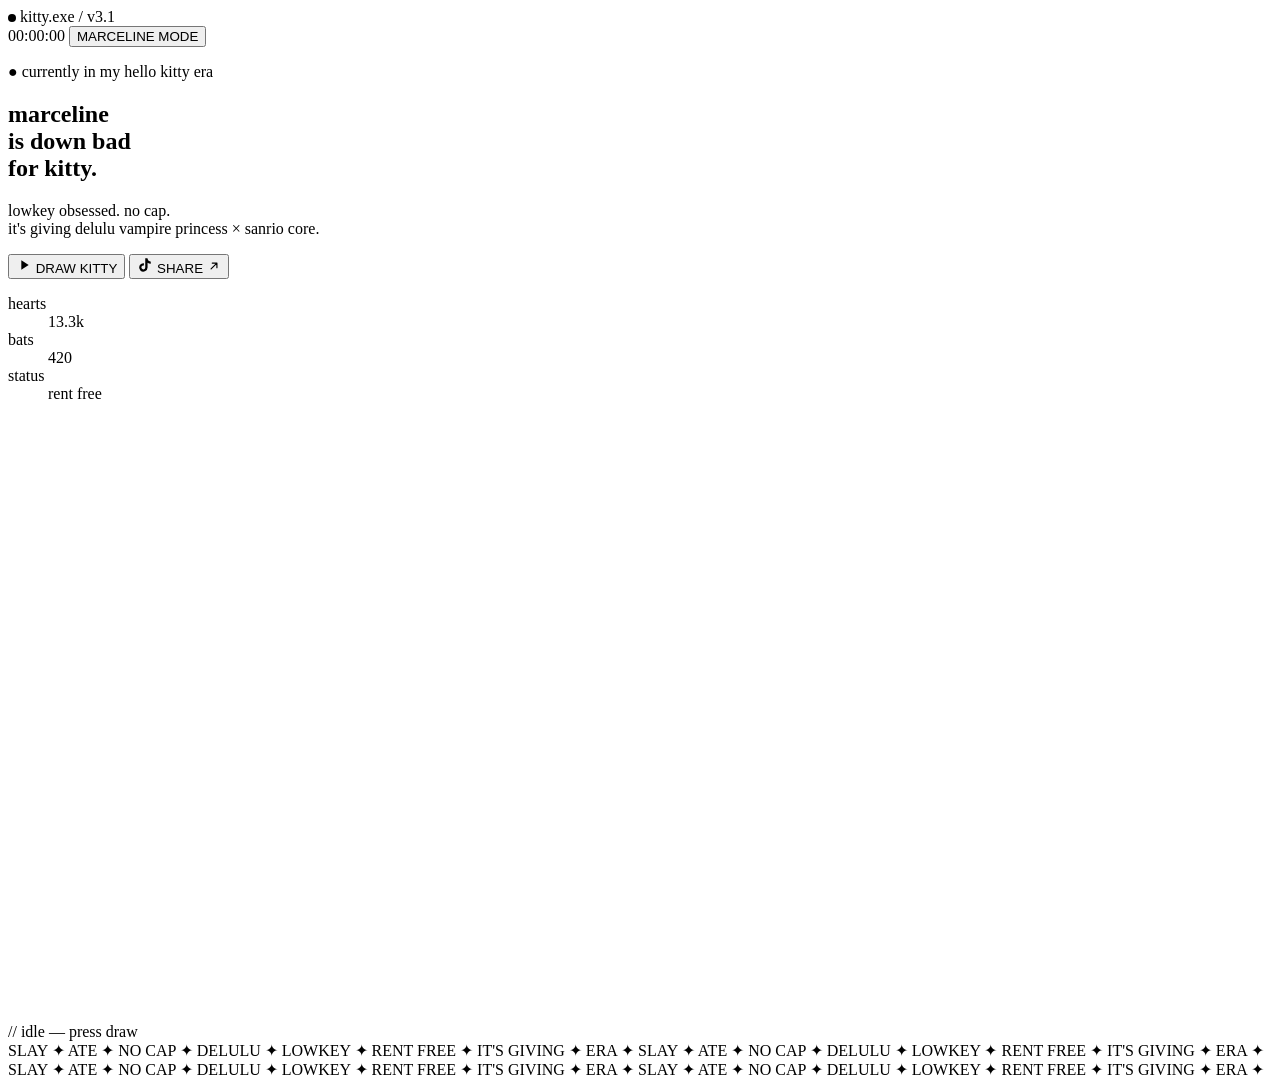
==== index.html @ c83d660b "Add initial HTML structure for kitty.exe page" ====
<!DOCTYPE html>
<html lang="en" dir="ltr">
<head>
  <meta charset="UTF-8" />
  <meta name="viewport" content="width=device-width,initial-scale=1" />
  <title>kitty.exe — marceline is down bad for kitty</title>
  <meta name="description" content="lowkey obsessed. no cap. it's giving delulu vampire princess × sanrio core." />
  <meta name="theme-color" content="#fdf6f9" />
  <link rel="preconnect" href="https://fonts.googleapis.com">
  <link rel="preconnect" href="https://fonts.gstatic.com" crossorigin>
  <link href="https://fonts.googleapis.com/css2?family=Bebas+Neue&family=Space+Mono:wght@400;700&display=swap" rel="stylesheet">
  <link rel="stylesheet" href="style.css" />
</head>
<body data-mode="kitty">

  <!-- ============ ICON SPRITE ============ -->
  <svg width="0" height="0" style="position:absolute" aria-hidden="true">
    <defs>
      <symbol id="i-arrow-ne" viewBox="0 0 24 24">
        <path d="M7 17 17 7M17 7H9M17 7v8" fill="none" stroke="currentColor" stroke-width="2" stroke-linecap="round" stroke-linejoin="round"/>
      </symbol>
      <symbol id="i-play" viewBox="0 0 24 24">
        <path d="M8 5v14l11-7z" fill="currentColor"/>
      </symbol>
      <symbol id="i-redraw" viewBox="0 0 24 24">
        <path d="M20 12a8 8 0 1 1-2.34-5.66M20 4v5h-5" fill="none" stroke="currentColor" stroke-width="2" stroke-linecap="round" stroke-linejoin="round"/>
      </symbol>
      <symbol id="i-tiktok" viewBox="0 0 24 24">
        <path d="M19.59 6.69a4.83 4.83 0 0 1-3.77-4.25V2h-3.45v13.67a2.89 2.89 0 0 1-5.2 1.74 2.89 2.89 0 0 1 2.31-4.64 2.93 2.93 0 0 1 .88.13V9.4a6.84 6.84 0 0 0-1-.05A6.33 6.33 0 0 0 5 20.1a6.34 6.34 0 0 0 10.86-4.43v-7a8.16 8.16 0 0 0 4.77 1.52v-3.4a4.85 4.85 0 0 1-1-.1z" fill="currentColor"/>
      </symbol>
      <symbol id="i-dot" viewBox="0 0 8 8">
        <circle cx="4" cy="4" r="4" fill="currentColor"/>
      </symbol>
    </defs>
  </svg>

  <!-- ============ OVERLAYS ============ -->
  <div class="grain" aria-hidden="true"></div>
  <div class="scanlines" aria-hidden="true"></div>

  <!-- ============ HUD ============ -->
  <header class="hud" role="banner">
    <div class="hud-left">
      <svg class="status-dot" width="8" height="8" aria-hidden="true"><use href="#i-dot"/></svg>
      <span class="mono">kitty.exe</span>
      <span class="slash" aria-hidden="true">/</span>
      <span class="mono dim">v3.1</span>
    </div>
    <div class="hud-right">
      <span class="mono dim" id="clock">00:00:00</span>
      <button id="modeToggle" class="btn-mode" type="button" aria-pressed="false">
        MARCELINE MODE
      </button>
    </div>
  </header>

  <!-- ============ STAGE ============ -->
  <main class="stage" role="main">

    <section class="copy" aria-labelledby="hero-title">
      <p class="eyebrow mono">
        <span class="blink" aria-hidden="true">●</span>
        currently in my hello kitty era
      </p>

      <h1 id="hero-title" class="title">
        marceline<br/>
        <span class="outline">is down bad</span><br/>
        for kitty.
      </h1>

      <p class="sub mono">
        lowkey obsessed. no cap.<br/>
        it's giving
        <span class="hl">delulu vampire princess</span>
        <span class="times" aria-hidden="true">×</span>
        <span class="hl">sanrio core</span>.
      </p>

      <div class="actions">
        <button id="drawBtn" class="btn-primary" type="button">
          <svg class="btn-icon" width="16" height="16" aria-hidden="true"><use href="#i-play"/></svg>
          <span>DRAW KITTY</span>
        </button>
        <button id="shareBtn" class="btn-ghost" type="button">
          <svg class="btn-icon" width="16" height="16" aria-hidden="true"><use href="#i-tiktok"/></svg>
          <span>SHARE</span>
          <svg class="btn-icon" width="14" height="14" aria-hidden="true"><use href="#i-arrow-ne"/></svg>
        </button>
      </div>

      <dl class="meta mono">
        <div><dt class="dim">hearts</dt><dd id="heartCount">13.3k</dd></div>
        <div><dt class="dim">bats</dt><dd id="batCount">420</dd></div>
        <div><dt class="dim">status</dt><dd>rent free</dd></div>
      </dl>
    </section>

    <section class="canvas-wrap" aria-label="hello kitty canvas">
      <canvas id="kitty" width="600" height="600" aria-label="Hello Kitty illustration"></canvas>
      <div class="canvas-label mono" id="canvasLabel">// idle — press draw</div>
    </section>

  </main>

  <!-- ============ TICKER ============ -->
  <div class="ticker mono" aria-hidden="true">
    <div class="ticker-track">
      <span>SLAY ✦ ATE ✦ NO CAP ✦ DELULU ✦ LOWKEY ✦ RENT FREE ✦ IT'S GIVING ✦ ERA ✦ SLAY ✦ ATE ✦ NO CAP ✦ DELULU ✦ LOWKEY ✦ RENT FREE ✦ IT'S GIVING ✦ ERA ✦</span>
      <span>SLAY ✦ ATE ✦ NO CAP ✦ DELULU ✦ LOWKEY ✦ RENT FREE ✦ IT'S GIVING ✦ ERA ✦ SLAY ✦ ATE ✦ NO CAP ✦ DELULU ✦ LOWKEY ✦ RENT FREE ✦ IT'S GIVING ✦ ERA ✦</span>
    </div>
  </div>

  <div id="toast" class="toast mono" role="status" aria-live="polite"></div>

  <script src="script.js" defer></script>
</body>
</html>
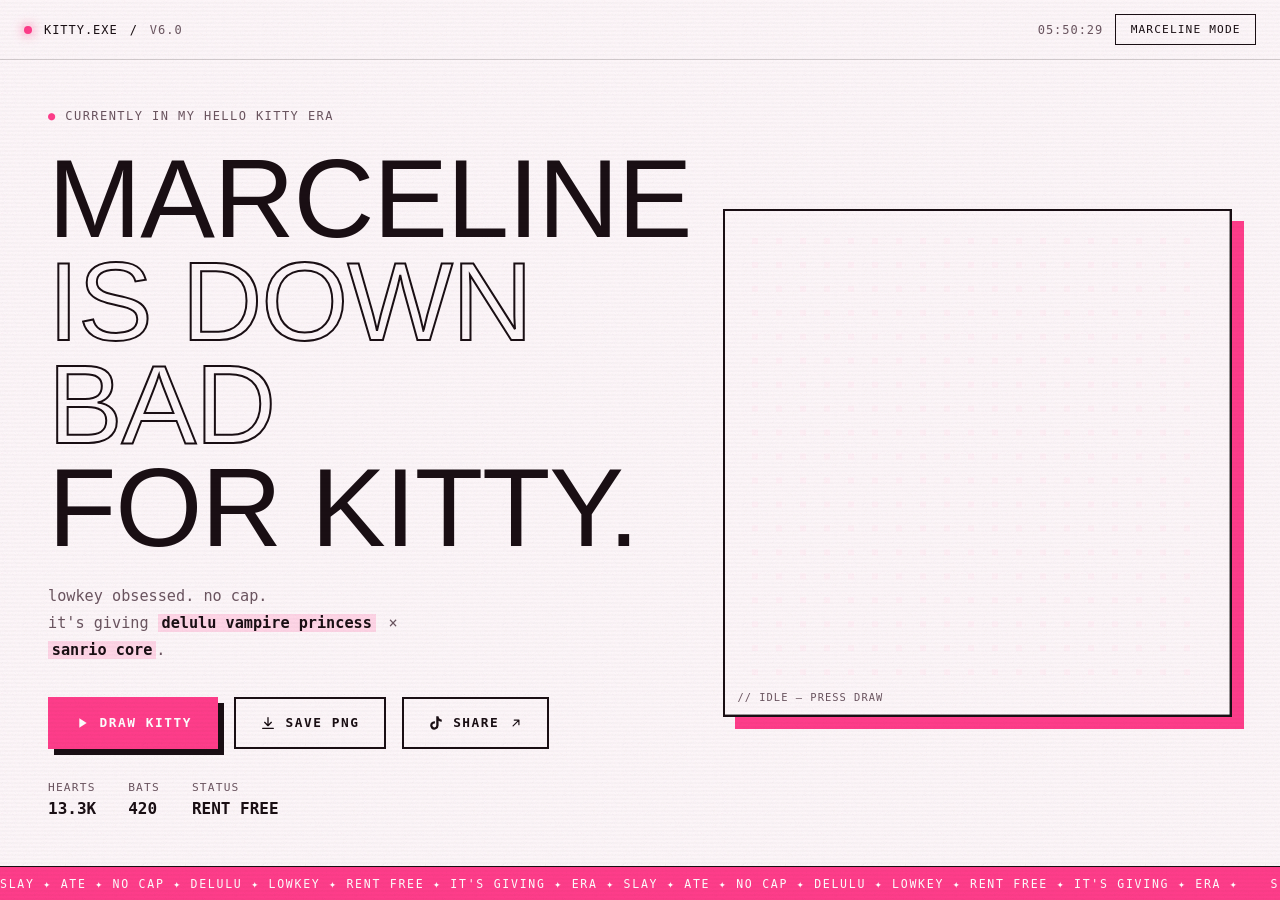
==== commit 45aef21d: "Refactor index.html and add download button Removed comments for icon sprite, overlays, HUD, stage, " ====
--- a/index.html
+++ b/index.html
@@ -13,7 +13,6 @@
 </head>
 <body data-mode="kitty">
 
-  <!-- ============ ICON SPRITE ============ -->
   <svg width="0" height="0" style="position:absolute" aria-hidden="true">
     <defs>
       <symbol id="i-arrow-ne" viewBox="0 0 24 24">
@@ -28,23 +27,24 @@
       <symbol id="i-tiktok" viewBox="0 0 24 24">
         <path d="M19.59 6.69a4.83 4.83 0 0 1-3.77-4.25V2h-3.45v13.67a2.89 2.89 0 0 1-5.2 1.74 2.89 2.89 0 0 1 2.31-4.64 2.93 2.93 0 0 1 .88.13V9.4a6.84 6.84 0 0 0-1-.05A6.33 6.33 0 0 0 5 20.1a6.34 6.34 0 0 0 10.86-4.43v-7a8.16 8.16 0 0 0 4.77 1.52v-3.4a4.85 4.85 0 0 1-1-.1z" fill="currentColor"/>
       </symbol>
+      <symbol id="i-download" viewBox="0 0 24 24">
+        <path d="M12 4v12M12 16l-5-5M12 16l5-5M4 20h16" fill="none" stroke="currentColor" stroke-width="2" stroke-linecap="round" stroke-linejoin="round"/>
+      </symbol>
       <symbol id="i-dot" viewBox="0 0 8 8">
         <circle cx="4" cy="4" r="4" fill="currentColor"/>
       </symbol>
     </defs>
   </svg>
 
-  <!-- ============ OVERLAYS ============ -->
   <div class="grain" aria-hidden="true"></div>
   <div class="scanlines" aria-hidden="true"></div>
 
-  <!-- ============ HUD ============ -->
   <header class="hud" role="banner">
     <div class="hud-left">
       <svg class="status-dot" width="8" height="8" aria-hidden="true"><use href="#i-dot"/></svg>
       <span class="mono">kitty.exe</span>
       <span class="slash" aria-hidden="true">/</span>
-      <span class="mono dim">v3.1</span>
+      <span class="mono dim">v6.0</span>
     </div>
     <div class="hud-right">
       <span class="mono dim" id="clock">00:00:00</span>
@@ -54,7 +54,6 @@
     </div>
   </header>
 
-  <!-- ============ STAGE ============ -->
   <main class="stage" role="main">
 
     <section class="copy" aria-labelledby="hero-title">
@@ -82,6 +81,10 @@
           <svg class="btn-icon" width="16" height="16" aria-hidden="true"><use href="#i-play"/></svg>
           <span>DRAW KITTY</span>
         </button>
+        <button id="downloadBtn" class="btn-ghost" type="button">
+          <svg class="btn-icon" width="16" height="16" aria-hidden="true"><use href="#i-download"/></svg>
+          <span>SAVE PNG</span>
+        </button>
         <button id="shareBtn" class="btn-ghost" type="button">
           <svg class="btn-icon" width="16" height="16" aria-hidden="true"><use href="#i-tiktok"/></svg>
           <span>SHARE</span>
@@ -103,7 +106,6 @@
 
   </main>
 
-  <!-- ============ TICKER ============ -->
   <div class="ticker mono" aria-hidden="true">
     <div class="ticker-track">
       <span>SLAY ✦ ATE ✦ NO CAP ✦ DELULU ✦ LOWKEY ✦ RENT FREE ✦ IT'S GIVING ✦ ERA ✦ SLAY ✦ ATE ✦ NO CAP ✦ DELULU ✦ LOWKEY ✦ RENT FREE ✦ IT'S GIVING ✦ ERA ✦</span>
--- a/style.css
+++ b/style.css
@@ -0,0 +1,642 @@
+/* ============================================================
+   kitty.exe — design tokens
+   ============================================================ */
+:root {
+  /* colors */
+  --bg: #fdf6f9;
+  --bg-2: #ffffff;
+  --ink: #1a0f14;
+  --ink-dim: #6b5560;
+  --accent: #ff3d8b;
+  --accent-2: #ffb3d1;
+  --line: #1a0f14;
+  --hl-bg: #ffd6e7;
+  --hl-fg: #1a0f14;
+  --grain-op: 0.06;
+  --grain-blend: multiply;
+
+  /* type */
+  --font-display: 'Bebas Neue', sans-serif;
+  --font-mono: 'Space Mono', monospace;
+
+  /* motion */
+  --ease: cubic-bezier(.6,.05,.2,1);
+  --fast: 200ms;
+  --slow: 600ms;
+
+  /* layout */
+  --hud-h: 60px;
+  --ticker-h: 34px;
+}
+
+body[data-mode="marceline"] {
+  --bg: #0a0409;
+  --bg-2: #140912;
+  --ink: #f5e6f0;
+  --ink-dim: #8a6b85;
+  --accent: #b84dff;
+  --accent-2: #ff3d8b;
+  --line: #f5e6f0;
+  --hl-bg: #b84dff;
+  --hl-fg: #0a0409;
+  --grain-op: 0.1;
+  --grain-blend: screen;
+}
+
+/* ============================================================
+   reset
+   ============================================================ */
+*, *::before, *::after {
+  box-sizing: border-box;
+  margin: 0;
+  padding: 0;
+}
+html, body { min-height: 100%; }
+body {
+  font-family: var(--font-mono);
+  background: var(--bg);
+  color: var(--ink);
+  overflow-x: hidden;
+  cursor: crosshair;
+  transition: background var(--slow) var(--ease), color var(--slow) var(--ease);
+  -webkit-font-smoothing: antialiased;
+  -moz-osx-font-smoothing: grayscale;
+}
+button { font: inherit; }
+a { color: inherit; }
+.mono { font-family: var(--font-mono); }
+.dim  { color: var(--ink-dim); }
+.times { color: var(--ink-dim); padding: 0 .25em; }
+
+/* ============================================================
+   overlays
+   ============================================================ */
+.grain {
+  position: fixed;
+  inset: 0;
+  z-index: 9998;
+  pointer-events: none;
+  opacity: var(--grain-op);
+  mix-blend-mode: var(--grain-blend);
+  background-image: url("data:image/svg+xml,%3Csvg xmlns='http://www.w3.org/2000/svg' width='120' height='120'%3E%3Cfilter id='n'%3E%3CfeTurbulence baseFrequency='.9' numOctaves='2'/%3E%3C/filter%3E%3Crect width='100%25' height='100%25' filter='url(%23n)'/%3E%3C/svg%3E");
+  animation: grainShift 8s steps(8) infinite;
+}
+@keyframes grainShift {
+  0%, 100% { transform: translate(0, 0); }
+  20%      { transform: translate(-2%, 1%); }
+  40%      { transform: translate(1%, -2%); }
+  60%      { transform: translate(-1%, 2%); }
+  80%      { transform: translate(2%, 1%); }
+}
+
+.scanlines {
+  position: fixed;
+  inset: 0;
+  z-index: 9997;
+  pointer-events: none;
+  background: repeating-linear-gradient(
+    to bottom,
+    transparent 0,
+    transparent 2px,
+    rgba(0, 0, 0, .035) 3px,
+    transparent 4px
+  );
+}
+
+/* ============================================================
+   hud
+   ============================================================ */
+.hud {
+  position: fixed;
+  top: 0;
+  left: 0;
+  right: 0;
+  z-index: 100;
+  height: var(--hud-h);
+  display: flex;
+  justify-content: space-between;
+  align-items: center;
+  padding: 0 1.5rem;
+  font-size: .75rem;
+  letter-spacing: .08em;
+  text-transform: uppercase;
+  border-bottom: 1px solid color-mix(in oklab, var(--line) 18%, transparent);
+  background: color-mix(in oklab, var(--bg) 78%, transparent);
+  backdrop-filter: blur(12px);
+  -webkit-backdrop-filter: blur(12px);
+}
+.hud-left,
+.hud-right {
+  display: flex;
+  align-items: center;
+  gap: .75rem;
+}
+.status-dot {
+  color: var(--accent);
+  filter: drop-shadow(0 0 6px var(--accent));
+  animation: pulse 1.6s ease-in-out infinite;
+}
+@keyframes pulse { 50% { opacity: .3; } }
+
+.btn-mode {
+  font-family: var(--font-mono);
+  font-size: .7rem;
+  letter-spacing: .1em;
+  text-transform: uppercase;
+  padding: .5rem .9rem;
+  background: transparent;
+  color: var(--ink);
+  border: 1px solid var(--line);
+  cursor: pointer;
+  transition: all var(--fast) var(--ease);
+}
+.btn-mode:hover {
+  background: var(--ink);
+  color: var(--bg);
+}
+.btn-mode[aria-pressed="true"] {
+  background: var(--accent);
+  color: var(--bg);
+  border-color: var(--accent);
+}
+
+.btn-icon-link {
+  display: inline-flex;
+  align-items: center;
+  justify-content: center;
+  width: 32px;
+  height: 32px;
+  color: var(--ink);
+  border: 1px solid var(--line);
+  text-decoration: none;
+  transition: background var(--fast) var(--ease), color var(--fast) var(--ease);
+}
+.btn-icon-link:hover {
+  background: var(--ink);
+  color: var(--bg);
+}
+
+/* ============================================================
+   stage (home + generator)
+   ============================================================ */
+.stage {
+  min-height: 100vh;
+  display: grid;
+  grid-template-columns: 1.1fr 1fr;
+  gap: 2rem;
+  align-items: center;
+  padding: calc(var(--hud-h) + 3rem) 3rem calc(var(--ticker-h) + 3rem);
+  max-width: 1400px;
+  margin: 0 auto;
+}
+
+.page-generator .stage-generator {
+  grid-template-columns: 1fr 1.2fr;
+  align-items: start;
+  padding-top: calc(var(--hud-h) + 3rem);
+}
+
+/* ============================================================
+   copy
+   ============================================================ */
+.eyebrow {
+  font-size: .75rem;
+  text-transform: uppercase;
+  letter-spacing: .12em;
+  color: var(--ink-dim);
+  margin-bottom: 1.5rem;
+}
+.blink {
+  color: var(--accent);
+  animation: blink 1.2s steps(2) infinite;
+}
+@keyframes blink { 50% { opacity: 0; } }
+
+.title {
+  font-family: var(--font-display);
+  font-weight: 400;
+  font-size: clamp(3rem, 9vw, 7rem);
+  line-height: .92;
+  letter-spacing: -.01em;
+  margin-bottom: 1.5rem;
+  text-transform: uppercase;
+}
+.outline {
+  -webkit-text-stroke: 2px var(--ink);
+  color: transparent;
+}
+
+.sub {
+  font-size: .95rem;
+  line-height: 1.8;
+  margin-bottom: 2rem;
+  max-width: 40ch;
+  color: var(--ink-dim);
+}
+.hl {
+  background: var(--hl-bg);
+  color: var(--hl-fg);
+  padding: 0 .25em;
+  font-weight: 700;
+}
+
+/* ============================================================
+   actions
+   ============================================================ */
+.actions {
+  display: flex;
+  gap: 1rem;
+  flex-wrap: wrap;
+  margin-bottom: 2rem;
+}
+.btn-primary,
+.btn-ghost {
+  display: inline-flex;
+  align-items: center;
+  gap: .6rem;
+  font-family: var(--font-mono);
+  font-size: .8rem;
+  font-weight: 700;
+  letter-spacing: .12em;
+  text-transform: uppercase;
+  padding: 1rem 1.5rem;
+  border: 2px solid var(--ink);
+  cursor: pointer;
+  transition:
+    transform var(--fast) var(--ease),
+    box-shadow var(--fast) var(--ease),
+    background var(--fast) var(--ease),
+    color var(--fast) var(--ease);
+}
+.btn-icon {
+  flex-shrink: 0;
+  display: block;
+}
+
+.btn-primary {
+  background: var(--accent);
+  color: #fff;
+  border-color: var(--accent);
+  box-shadow: 6px 6px 0 var(--ink);
+}
+.btn-primary:hover {
+  transform: translate(-3px, -3px);
+  box-shadow: 9px 9px 0 var(--ink);
+}
+.btn-primary:active {
+  transform: translate(0, 0);
+  box-shadow: 2px 2px 0 var(--ink);
+}
+.btn-primary[disabled] {
+  opacity: .55;
+  cursor: not-allowed;
+  transform: none;
+  box-shadow: 3px 3px 0 var(--ink);
+}
+
+.btn-ghost {
+  background: transparent;
+  color: var(--ink);
+}
+.btn-ghost:hover {
+  background: var(--ink);
+  color: var(--bg);
+}
+.btn-ghost--danger {
+  border-color: var(--ink-dim);
+  color: var(--ink-dim);
+}
+.btn-ghost--danger:hover {
+  background: var(--ink-dim);
+  color: var(--bg);
+}
+
+/* ============================================================
+   meta
+   ============================================================ */
+.meta {
+  display: flex;
+  gap: 2rem;
+  font-size: .75rem;
+  text-transform: uppercase;
+  letter-spacing: .1em;
+}
+.meta dt { margin-bottom: .3rem; font-size: .7rem; }
+.meta dd { font-weight: 700; font-size: 1rem; letter-spacing: 0; }
+
+/* ============================================================
+   steps
+   ============================================================ */
+.steps {
+  list-style: none;
+  margin-top: 2rem;
+  padding: 0;
+  display: flex;
+  flex-direction: column;
+  gap: .6rem;
+  font-size: .78rem;
+  text-transform: uppercase;
+  letter-spacing: .08em;
+  color: var(--ink-dim);
+}
+.steps li {
+  display: flex;
+  gap: 1rem;
+  align-items: baseline;
+}
+.steps .num {
+  color: var(--accent);
+  font-weight: 700;
+  min-width: 2em;
+}
+
+/* ============================================================
+   canvas (home)
+   ============================================================ */
+.canvas-wrap {
+  position: relative;
+  aspect-ratio: 1;
+  background: var(--bg-2);
+  border: 2px solid var(--line);
+  box-shadow: 12px 12px 0 var(--accent);
+  overflow: hidden;
+  transition: box-shadow var(--slow) var(--ease);
+}
+.canvas-wrap.shake { animation: shake .35s ease; }
+@keyframes shake {
+  0%, 100% { transform: translate(0, 0); }
+  25%      { transform: translate(-4px, 2px); }
+  50%      { transform: translate(4px, -2px); }
+  75%      { transform: translate(-2px, -2px); }
+}
+#kitty {
+  width: 100%;
+  height: 100%;
+  display: block;
+}
+.canvas-label {
+  position: absolute;
+  bottom: .75rem;
+  left: .75rem;
+  font-size: .65rem;
+  letter-spacing: .1em;
+  color: var(--ink-dim);
+  text-transform: uppercase;
+  pointer-events: none;
+}
+
+/* ============================================================
+   generator panel
+   ============================================================ */
+.gen-panel {
+  background: var(--bg-2);
+  border: 2px solid var(--line);
+  box-shadow: 12px 12px 0 var(--accent);
+  padding: 1.5rem;
+  min-height: 500px;
+  display: flex;
+  flex-direction: column;
+  transition: box-shadow var(--slow) var(--ease);
+}
+
+/* ---- dropzone ---- */
+.dropzone {
+  flex: 1;
+  display: flex;
+  flex-direction: column;
+  align-items: center;
+  justify-content: center;
+  gap: .75rem;
+  padding: 3rem 1.5rem;
+  border: 2px dashed var(--line);
+  cursor: pointer;
+  text-align: center;
+  transition: background var(--fast) var(--ease), border-color var(--fast) var(--ease);
+}
+.dropzone:hover,
+.dropzone:focus-visible {
+  background: color-mix(in oklab, var(--accent) 8%, transparent);
+  border-color: var(--accent);
+  outline: none;
+}
+.dropzone.is-drag {
+  background: color-mix(in oklab, var(--accent) 18%, transparent);
+  border-color: var(--accent);
+}
+.dropzone-icon {
+  color: var(--accent);
+  margin-bottom: .5rem;
+}
+.dropzone-title {
+  font-size: .9rem;
+  letter-spacing: .12em;
+  font-weight: 700;
+}
+.dropzone-hint {
+  font-size: .7rem;
+  letter-spacing: .1em;
+}
+
+/* ---- editor ---- */
+.editor {
+  display: flex;
+  flex-direction: column;
+  gap: 1.25rem;
+}
+.canvas-stage {
+  position: relative;
+  aspect-ratio: 1;
+  background: var(--bg);
+  border: 2px solid var(--line);
+  overflow: hidden;
+}
+#editCanvas {
+  width: 100%;
+  height: 100%;
+  display: block;
+}
+
+/* ---- controls ---- */
+.controls {
+  display: flex;
+  flex-direction: column;
+  gap: 1.25rem;
+}
+fieldset {
+  border: none;
+  padding: 0;
+  margin: 0;
+}
+fieldset legend {
+  font-size: .68rem;
+  text-transform: uppercase;
+  letter-spacing: .12em;
+  margin-bottom: .6rem;
+  display: block;
+}
+
+.filter-chips {
+  display: flex;
+  flex-wrap: wrap;
+  gap: .5rem;
+}
+.chip {
+  font-family: var(--font-mono);
+  font-size: .7rem;
+  letter-spacing: .1em;
+  text-transform: uppercase;
+  padding: .55rem .85rem;
+  background: transparent;
+  color: var(--ink);
+  border: 1px solid var(--line);
+  cursor: pointer;
+  transition: all var(--fast) var(--ease);
+}
+.chip:hover {
+  background: color-mix(in oklab, var(--ink) 8%, transparent);
+}
+.chip.is-active {
+  background: var(--accent);
+  color: #fff;
+  border-color: var(--accent);
+}
+
+.slider-group {
+  display: flex;
+  align-items: center;
+  gap: .75rem;
+  flex-wrap: wrap;
+}
+.slider-group legend {
+  width: 100%;
+  margin-bottom: .25rem;
+}
+.slider-group input[type="range"] {
+  flex: 1;
+  accent-color: var(--accent);
+  min-width: 140px;
+  height: 2px;
+  cursor: pointer;
+}
+.slider-group output {
+  font-size: .72rem;
+  letter-spacing: .1em;
+  min-width: 3em;
+  text-align: right;
+}
+
+.gen-actions {
+  display: flex;
+  flex-wrap: wrap;
+  gap: .75rem;
+  margin-top: .25rem;
+}
+
+/* ============================================================
+   ticker
+   ============================================================ */
+.ticker {
+  position: fixed;
+  bottom: 0;
+  left: 0;
+  right: 0;
+  z-index: 100;
+  height: var(--ticker-h);
+  display: flex;
+  align-items: center;
+  overflow: hidden;
+  border-top: 1px solid var(--line);
+  background: var(--accent);
+  color: #fff;
+  font-size: .72rem;
+  letter-spacing: .15em;
+  text-transform: uppercase;
+}
+.ticker-track {
+  display: flex;
+  gap: 2rem;
+  white-space: nowrap;
+  animation: ticker 40s linear infinite;
+  will-change: transform;
+}
+.ticker-track span { flex-shrink: 0; }
+@keyframes ticker { to { transform: translateX(-50%); } }
+
+/* ============================================================
+   toast
+   ============================================================ */
+.toast {
+  position: fixed;
+  bottom: calc(var(--ticker-h) + 1.5rem);
+  left: 50%;
+  transform: translateX(-50%) translateY(20px);
+  background: var(--ink);
+  color: var(--bg);
+  padding: .75rem 1.5rem;
+  font-size: .72rem;
+  letter-spacing: .1em;
+  text-transform: uppercase;
+  opacity: 0;
+  pointer-events: none;
+  transition: opacity var(--fast) var(--ease), transform var(--fast) var(--ease);
+  z-index: 200;
+  max-width: 90vw;
+  text-align: center;
+}
+.toast.show {
+  opacity: 1;
+  transform: translateX(-50%) translateY(0);
+}
+
+/* ============================================================
+   responsive
+   ============================================================ */
+@media (max-width: 900px) {
+  .stage {
+    grid-template-columns: 1fr;
+    padding: calc(var(--hud-h) + 2rem) 1.25rem calc(var(--ticker-h) + 2rem);
+    gap: 2.5rem;
+  }
+  .page-generator .stage-generator {
+    grid-template-columns: 1fr;
+  }
+  .canvas-wrap {
+    max-width: 500px;
+    width: 100%;
+    margin: 0 auto;
+  }
+  .gen-panel {
+    padding: 1rem;
+    box-shadow: 8px 8px 0 var(--accent);
+  }
+  .meta {
+    flex-wrap: wrap;
+    gap: 1rem 1.5rem;
+  }
+  .hud { padding: 0 1rem; }
+  .hud-right .dim { display: none; }
+  .actions,
+  .gen-actions {
+    flex-direction: column;
+    align-items: stretch;
+  }
+  .btn-primary,
+  .btn-ghost {
+    justify-content: center;
+  }
+}
+
+/* ============================================================
+   reduced motion
+   ============================================================ */
+@media (prefers-reduced-motion: reduce) {
+  *,
+  *::before,
+  *::after {
+    animation-duration: .001ms !important;
+    animation-iteration-count: 1 !important;
+    transition-duration: .001ms !important;
+  }
+  .ticker-track { animation: none; }
+  .grain { animation: none; }
+}
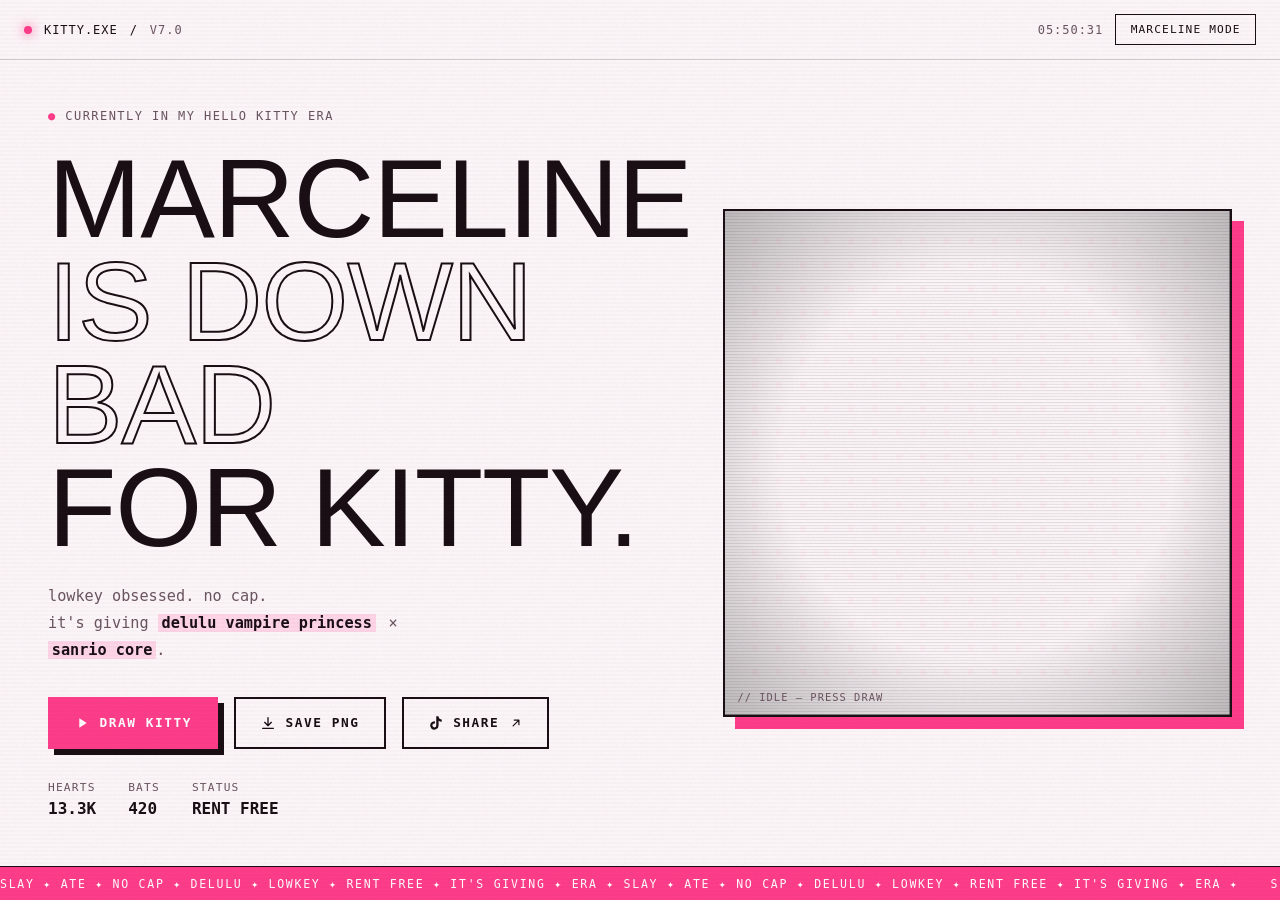
==== commit 951b1008: "Modify meta description and version number Updated the description meta tag and version number in th" ====
--- a/index.html
+++ b/index.html
@@ -4,7 +4,7 @@
   <meta charset="UTF-8" />
   <meta name="viewport" content="width=device-width,initial-scale=1" />
   <title>kitty.exe — marceline is down bad for kitty</title>
-  <meta name="description" content="lowkey obsessed. no cap. it's giving delulu vampire princess × sanrio core." />
+  <meta name="description" content="lowkey obsessed. no cap." />
   <meta name="theme-color" content="#fdf6f9" />
   <link rel="preconnect" href="https://fonts.googleapis.com">
   <link rel="preconnect" href="https://fonts.gstatic.com" crossorigin>
@@ -44,7 +44,7 @@
       <svg class="status-dot" width="8" height="8" aria-hidden="true"><use href="#i-dot"/></svg>
       <span class="mono">kitty.exe</span>
       <span class="slash" aria-hidden="true">/</span>
-      <span class="mono dim">v6.0</span>
+      <span class="mono dim">v7.0</span>
     </div>
     <div class="hud-right">
       <span class="mono dim" id="clock">00:00:00</span>
@@ -55,19 +55,16 @@
   </header>
 
   <main class="stage" role="main">
-
     <section class="copy" aria-labelledby="hero-title">
       <p class="eyebrow mono">
         <span class="blink" aria-hidden="true">●</span>
         currently in my hello kitty era
       </p>
-
       <h1 id="hero-title" class="title">
         marceline<br/>
         <span class="outline">is down bad</span><br/>
         for kitty.
       </h1>
-
       <p class="sub mono">
         lowkey obsessed. no cap.<br/>
         it's giving
@@ -75,7 +72,6 @@
         <span class="times" aria-hidden="true">×</span>
         <span class="hl">sanrio core</span>.
       </p>
-
       <div class="actions">
         <button id="drawBtn" class="btn-primary" type="button">
           <svg class="btn-icon" width="16" height="16" aria-hidden="true"><use href="#i-play"/></svg>
@@ -91,7 +87,6 @@
           <svg class="btn-icon" width="14" height="14" aria-hidden="true"><use href="#i-arrow-ne"/></svg>
         </button>
       </div>
-
       <dl class="meta mono">
         <div><dt class="dim">hearts</dt><dd id="heartCount">13.3k</dd></div>
         <div><dt class="dim">bats</dt><dd id="batCount">420</dd></div>
@@ -103,7 +98,6 @@
       <canvas id="kitty" width="600" height="600" aria-label="Hello Kitty illustration"></canvas>
       <div class="canvas-label mono" id="canvasLabel">// idle — press draw</div>
     </section>
-
   </main>
 
   <div class="ticker mono" aria-hidden="true">
--- a/style.css
+++ b/style.css
@@ -1,8 +1,4 @@
-/* ============================================================
-   kitty.exe — design tokens
-   ============================================================ */
 :root {
-  /* colors */
   --bg: #fdf6f9;
   --bg-2: #ffffff;
   --ink: #1a0f14;
@@ -14,17 +10,11 @@
   --hl-fg: #1a0f14;
   --grain-op: 0.06;
   --grain-blend: multiply;
-
-  /* type */
   --font-display: 'Bebas Neue', sans-serif;
   --font-mono: 'Space Mono', monospace;
-
-  /* motion */
   --ease: cubic-bezier(.6,.05,.2,1);
   --fast: 200ms;
   --slow: 600ms;
-
-  /* layout */
   --hud-h: 60px;
   --ticker-h: 34px;
 }
@@ -43,15 +33,14 @@
   --grain-blend: screen;
 }
 
-/* ============================================================
-   reset
-   ============================================================ */
 *, *::before, *::after {
   box-sizing: border-box;
   margin: 0;
   padding: 0;
 }
+
 html, body { min-height: 100%; }
+
 body {
   font-family: var(--font-mono);
   background: var(--bg);
@@ -62,15 +51,13 @@
   -webkit-font-smoothing: antialiased;
   -moz-osx-font-smoothing: grayscale;
 }
+
 button { font: inherit; }
 a { color: inherit; }
 .mono { font-family: var(--font-mono); }
-.dim  { color: var(--ink-dim); }
+.dim { color: var(--ink-dim); }
 .times { color: var(--ink-dim); padding: 0 .25em; }
 
-/* ============================================================
-   overlays
-   ============================================================ */
 .grain {
   position: fixed;
   inset: 0;
@@ -81,12 +68,13 @@
   background-image: url("data:image/svg+xml,%3Csvg xmlns='http://www.w3.org/2000/svg' width='120' height='120'%3E%3Cfilter id='n'%3E%3CfeTurbulence baseFrequency='.9' numOctaves='2'/%3E%3C/filter%3E%3Crect width='100%25' height='100%25' filter='url(%23n)'/%3E%3C/svg%3E");
   animation: grainShift 8s steps(8) infinite;
 }
+
 @keyframes grainShift {
   0%, 100% { transform: translate(0, 0); }
-  20%      { transform: translate(-2%, 1%); }
-  40%      { transform: translate(1%, -2%); }
-  60%      { transform: translate(-1%, 2%); }
-  80%      { transform: translate(2%, 1%); }
+  20% { transform: translate(-2%, 1%); }
+  40% { transform: translate(1%, -2%); }
+  60% { transform: translate(-1%, 2%); }
+  80% { transform: translate(2%, 1%); }
 }
 
 .scanlines {
@@ -103,9 +91,6 @@
   );
 }
 
-/* ============================================================
-   hud
-   ============================================================ */
 .hud {
   position: fixed;
   top: 0;
@@ -125,17 +110,20 @@
   backdrop-filter: blur(12px);
   -webkit-backdrop-filter: blur(12px);
 }
+
 .hud-left,
 .hud-right {
   display: flex;
   align-items: center;
   gap: .75rem;
 }
+
 .status-dot {
   color: var(--accent);
   filter: drop-shadow(0 0 6px var(--accent));
   animation: pulse 1.6s ease-in-out infinite;
 }
+
 @keyframes pulse { 50% { opacity: .3; } }
 
 .btn-mode {
@@ -150,35 +138,10 @@
   cursor: pointer;
   transition: all var(--fast) var(--ease);
 }
-.btn-mode:hover {
-  background: var(--ink);
-  color: var(--bg);
-}
-.btn-mode[aria-pressed="true"] {
-  background: var(--accent);
-  color: var(--bg);
-  border-color: var(--accent);
-}
-
-.btn-icon-link {
-  display: inline-flex;
-  align-items: center;
-  justify-content: center;
-  width: 32px;
-  height: 32px;
-  color: var(--ink);
-  border: 1px solid var(--line);
-  text-decoration: none;
-  transition: background var(--fast) var(--ease), color var(--fast) var(--ease);
-}
-.btn-icon-link:hover {
-  background: var(--ink);
-  color: var(--bg);
-}
-
-/* ============================================================
-   stage (home + generator)
-   ============================================================ */
+
+.btn-mode:hover { background: var(--ink); color: var(--bg); }
+.btn-mode[aria-pressed="true"] { background: var(--accent); color: var(--bg); border-color: var(--accent); }
+
 .stage {
   min-height: 100vh;
   display: grid;
@@ -190,15 +153,6 @@
   margin: 0 auto;
 }
 
-.page-generator .stage-generator {
-  grid-template-columns: 1fr 1.2fr;
-  align-items: start;
-  padding-top: calc(var(--hud-h) + 3rem);
-}
-
-/* ============================================================
-   copy
-   ============================================================ */
 .eyebrow {
   font-size: .75rem;
   text-transform: uppercase;
@@ -206,10 +160,8 @@
   color: var(--ink-dim);
   margin-bottom: 1.5rem;
 }
-.blink {
-  color: var(--accent);
-  animation: blink 1.2s steps(2) infinite;
-}
+
+.blink { color: var(--accent); animation: blink 1.2s steps(2) infinite; }
 @keyframes blink { 50% { opacity: 0; } }
 
 .title {
@@ -221,10 +173,8 @@
   margin-bottom: 1.5rem;
   text-transform: uppercase;
 }
-.outline {
-  -webkit-text-stroke: 2px var(--ink);
-  color: transparent;
-}
+
+.outline { -webkit-text-stroke: 2px var(--ink); color: transparent; }
 
 .sub {
   font-size: .95rem;
@@ -233,6 +183,7 @@
   max-width: 40ch;
   color: var(--ink-dim);
 }
+
 .hl {
   background: var(--hl-bg);
   color: var(--hl-fg);
@@ -240,15 +191,13 @@
   font-weight: 700;
 }
 
-/* ============================================================
-   actions
-   ============================================================ */
 .actions {
   display: flex;
   gap: 1rem;
   flex-wrap: wrap;
   margin-bottom: 2rem;
 }
+
 .btn-primary,
 .btn-ghost {
   display: inline-flex;
@@ -262,16 +211,10 @@
   padding: 1rem 1.5rem;
   border: 2px solid var(--ink);
   cursor: pointer;
-  transition:
-    transform var(--fast) var(--ease),
-    box-shadow var(--fast) var(--ease),
-    background var(--fast) var(--ease),
-    color var(--fast) var(--ease);
-}
-.btn-icon {
-  flex-shrink: 0;
-  display: block;
-}
+  transition: transform var(--fast) var(--ease), box-shadow var(--fast) var(--ease), background var(--fast) var(--ease), color var(--fast) var(--ease);
+}
+
+.btn-icon { flex-shrink: 0; display: block; }
 
 .btn-primary {
   background: var(--accent);
@@ -279,41 +222,14 @@
   border-color: var(--accent);
   box-shadow: 6px 6px 0 var(--ink);
 }
-.btn-primary:hover {
-  transform: translate(-3px, -3px);
-  box-shadow: 9px 9px 0 var(--ink);
-}
-.btn-primary:active {
-  transform: translate(0, 0);
-  box-shadow: 2px 2px 0 var(--ink);
-}
-.btn-primary[disabled] {
-  opacity: .55;
-  cursor: not-allowed;
-  transform: none;
-  box-shadow: 3px 3px 0 var(--ink);
-}
-
-.btn-ghost {
-  background: transparent;
-  color: var(--ink);
-}
-.btn-ghost:hover {
-  background: var(--ink);
-  color: var(--bg);
-}
-.btn-ghost--danger {
-  border-color: var(--ink-dim);
-  color: var(--ink-dim);
-}
-.btn-ghost--danger:hover {
-  background: var(--ink-dim);
-  color: var(--bg);
-}
-
-/* ============================================================
-   meta
-   ============================================================ */
+
+.btn-primary:hover { transform: translate(-3px, -3px); box-shadow: 9px 9px 0 var(--ink); }
+.btn-primary:active { transform: translate(0, 0); box-shadow: 2px 2px 0 var(--ink); }
+.btn-primary[disabled] { opacity: .55; cursor: not-allowed; transform: none; box-shadow: 3px 3px 0 var(--ink); }
+
+.btn-ghost { background: transparent; color: var(--ink); }
+.btn-ghost:hover { background: var(--ink); color: var(--bg); }
+
 .meta {
   display: flex;
   gap: 2rem;
@@ -321,38 +237,10 @@
   text-transform: uppercase;
   letter-spacing: .1em;
 }
+
 .meta dt { margin-bottom: .3rem; font-size: .7rem; }
 .meta dd { font-weight: 700; font-size: 1rem; letter-spacing: 0; }
 
-/* ============================================================
-   steps
-   ============================================================ */
-.steps {
-  list-style: none;
-  margin-top: 2rem;
-  padding: 0;
-  display: flex;
-  flex-direction: column;
-  gap: .6rem;
-  font-size: .78rem;
-  text-transform: uppercase;
-  letter-spacing: .08em;
-  color: var(--ink-dim);
-}
-.steps li {
-  display: flex;
-  gap: 1rem;
-  align-items: baseline;
-}
-.steps .num {
-  color: var(--accent);
-  font-weight: 700;
-  min-width: 2em;
-}
-
-/* ============================================================
-   canvas (home)
-   ============================================================ */
 .canvas-wrap {
   position: relative;
   aspect-ratio: 1;
@@ -362,18 +250,56 @@
   overflow: hidden;
   transition: box-shadow var(--slow) var(--ease);
 }
+
+.canvas-wrap::before {
+  content: '';
+  position: absolute;
+  inset: 0;
+  pointer-events: none;
+  z-index: 2;
+  background: radial-gradient(ellipse at center, transparent 55%, rgba(0,0,0,.25) 100%), repeating-linear-gradient(0deg, rgba(0,0,0,.08) 0, rgba(0,0,0,.08) 1px, transparent 1px, transparent 3px);
+  mix-blend-mode: multiply;
+  animation: crt-flicker 4s steps(20) infinite;
+}
+
+.canvas-wrap::after {
+  content: '';
+  position: absolute;
+  inset: 0;
+  pointer-events: none;
+  z-index: 3;
+  background: linear-gradient(180deg, rgba(255,255,255,.04) 0%, transparent 10%, transparent 90%, rgba(255,255,255,.04) 100%);
+  animation: crt-scan 8s linear infinite;
+}
+
+@keyframes crt-flicker {
+  0%, 100% { opacity: 1; }
+  5% { opacity: .85; }
+  10% { opacity: 1; }
+  50% { opacity: .95; }
+  80% { opacity: .9; }
+}
+
+@keyframes crt-scan {
+  0% { transform: translateY(-100%); }
+  100% { transform: translateY(100%); }
+}
+
+body[data-mode="marceline"] .canvas-wrap::before {
+  background: radial-gradient(ellipse at center, transparent 45%, rgba(0,0,0,.5) 100%), repeating-linear-gradient(0deg, rgba(184,77,255,.08) 0, rgba(184,77,255,.08) 1px, transparent 1px, transparent 3px);
+}
+
 .canvas-wrap.shake { animation: shake .35s ease; }
+
 @keyframes shake {
   0%, 100% { transform: translate(0, 0); }
-  25%      { transform: translate(-4px, 2px); }
-  50%      { transform: translate(4px, -2px); }
-  75%      { transform: translate(-2px, -2px); }
-}
-#kitty {
-  width: 100%;
-  height: 100%;
-  display: block;
-}
+  25% { transform: translate(-4px, 2px); }
+  50% { transform: translate(4px, -2px); }
+  75% { transform: translate(-2px, -2px); }
+}
+
+#kitty { width: 100%; height: 100%; display: block; }
+
 .canvas-label {
   position: absolute;
   bottom: .75rem;
@@ -383,158 +309,9 @@
   color: var(--ink-dim);
   text-transform: uppercase;
   pointer-events: none;
-}
-
-/* ============================================================
-   generator panel
-   ============================================================ */
-.gen-panel {
-  background: var(--bg-2);
-  border: 2px solid var(--line);
-  box-shadow: 12px 12px 0 var(--accent);
-  padding: 1.5rem;
-  min-height: 500px;
-  display: flex;
-  flex-direction: column;
-  transition: box-shadow var(--slow) var(--ease);
-}
-
-/* ---- dropzone ---- */
-.dropzone {
-  flex: 1;
-  display: flex;
-  flex-direction: column;
-  align-items: center;
-  justify-content: center;
-  gap: .75rem;
-  padding: 3rem 1.5rem;
-  border: 2px dashed var(--line);
-  cursor: pointer;
-  text-align: center;
-  transition: background var(--fast) var(--ease), border-color var(--fast) var(--ease);
-}
-.dropzone:hover,
-.dropzone:focus-visible {
-  background: color-mix(in oklab, var(--accent) 8%, transparent);
-  border-color: var(--accent);
-  outline: none;
-}
-.dropzone.is-drag {
-  background: color-mix(in oklab, var(--accent) 18%, transparent);
-  border-color: var(--accent);
-}
-.dropzone-icon {
-  color: var(--accent);
-  margin-bottom: .5rem;
-}
-.dropzone-title {
-  font-size: .9rem;
-  letter-spacing: .12em;
-  font-weight: 700;
-}
-.dropzone-hint {
-  font-size: .7rem;
-  letter-spacing: .1em;
-}
-
-/* ---- editor ---- */
-.editor {
-  display: flex;
-  flex-direction: column;
-  gap: 1.25rem;
-}
-.canvas-stage {
-  position: relative;
-  aspect-ratio: 1;
-  background: var(--bg);
-  border: 2px solid var(--line);
-  overflow: hidden;
-}
-#editCanvas {
-  width: 100%;
-  height: 100%;
-  display: block;
-}
-
-/* ---- controls ---- */
-.controls {
-  display: flex;
-  flex-direction: column;
-  gap: 1.25rem;
-}
-fieldset {
-  border: none;
-  padding: 0;
-  margin: 0;
-}
-fieldset legend {
-  font-size: .68rem;
-  text-transform: uppercase;
-  letter-spacing: .12em;
-  margin-bottom: .6rem;
-  display: block;
-}
-
-.filter-chips {
-  display: flex;
-  flex-wrap: wrap;
-  gap: .5rem;
-}
-.chip {
-  font-family: var(--font-mono);
-  font-size: .7rem;
-  letter-spacing: .1em;
-  text-transform: uppercase;
-  padding: .55rem .85rem;
-  background: transparent;
-  color: var(--ink);
-  border: 1px solid var(--line);
-  cursor: pointer;
-  transition: all var(--fast) var(--ease);
-}
-.chip:hover {
-  background: color-mix(in oklab, var(--ink) 8%, transparent);
-}
-.chip.is-active {
-  background: var(--accent);
-  color: #fff;
-  border-color: var(--accent);
-}
-
-.slider-group {
-  display: flex;
-  align-items: center;
-  gap: .75rem;
-  flex-wrap: wrap;
-}
-.slider-group legend {
-  width: 100%;
-  margin-bottom: .25rem;
-}
-.slider-group input[type="range"] {
-  flex: 1;
-  accent-color: var(--accent);
-  min-width: 140px;
-  height: 2px;
-  cursor: pointer;
-}
-.slider-group output {
-  font-size: .72rem;
-  letter-spacing: .1em;
-  min-width: 3em;
-  text-align: right;
-}
-
-.gen-actions {
-  display: flex;
-  flex-wrap: wrap;
-  gap: .75rem;
-  margin-top: .25rem;
-}
-
-/* ============================================================
-   ticker
-   ============================================================ */
+  z-index: 4;
+}
+
 .ticker {
   position: fixed;
   bottom: 0;
@@ -552,6 +329,7 @@
   letter-spacing: .15em;
   text-transform: uppercase;
 }
+
 .ticker-track {
   display: flex;
   gap: 2rem;
@@ -559,12 +337,10 @@
   animation: ticker 40s linear infinite;
   will-change: transform;
 }
+
 .ticker-track span { flex-shrink: 0; }
 @keyframes ticker { to { transform: translateX(-50%); } }
 
-/* ============================================================
-   toast
-   ============================================================ */
 .toast {
   position: fixed;
   bottom: calc(var(--ticker-h) + 1.5rem);
@@ -583,60 +359,48 @@
   max-width: 90vw;
   text-align: center;
 }
-.toast.show {
-  opacity: 1;
-  transform: translateX(-50%) translateY(0);
-}
-
-/* ============================================================
-   responsive
-   ============================================================ */
+
+.toast.show { opacity: 1; transform: translateX(-50%) translateY(0); }
+
 @media (max-width: 900px) {
   .stage {
     grid-template-columns: 1fr;
     padding: calc(var(--hud-h) + 2rem) 1.25rem calc(var(--ticker-h) + 2rem);
     gap: 2.5rem;
   }
-  .page-generator .stage-generator {
-    grid-template-columns: 1fr;
-  }
-  .canvas-wrap {
-    max-width: 500px;
-    width: 100%;
-    margin: 0 auto;
-  }
-  .gen-panel {
-    padding: 1rem;
-    box-shadow: 8px 8px 0 var(--accent);
-  }
-  .meta {
-    flex-wrap: wrap;
-    gap: 1rem 1.5rem;
-  }
+  .canvas-wrap { max-width: 500px; width: 100%; margin: 0 auto; }
+  .meta { flex-wrap: wrap; gap: 1rem 1.5rem; }
   .hud { padding: 0 1rem; }
   .hud-right .dim { display: none; }
-  .actions,
-  .gen-actions {
-    flex-direction: column;
-    align-items: stretch;
-  }
-  .btn-primary,
-  .btn-ghost {
-    justify-content: center;
-  }
-}
-
-/* ============================================================
-   reduced motion
-   ============================================================ */
+  .actions { flex-direction: column; align-items: stretch; }
+  .btn-primary, .btn-ghost { justify-content: center; }
+}
+
 @media (prefers-reduced-motion: reduce) {
-  *,
-  *::before,
-  *::after {
+  *, *::before, *::after {
     animation-duration: .001ms !important;
     animation-iteration-count: 1 !important;
     transition-duration: .001ms !important;
   }
   .ticker-track { animation: none; }
   .grain { animation: none; }
-}
+  .canvas-wrap::before, .canvas-wrap::after { animation: none; opacity: .4; }
+}
+.hud,
+.ticker,
+.grain,
+.scanlines,
+.canvas-wrap::before,
+.canvas-wrap::after {
+  pointer-events: none;
+}
+
+.hud button,
+.hud a,
+.hud .btn-mode {
+  pointer-events: auto;
+}
+
+.ticker-track {
+  pointer-events: none;
+}
